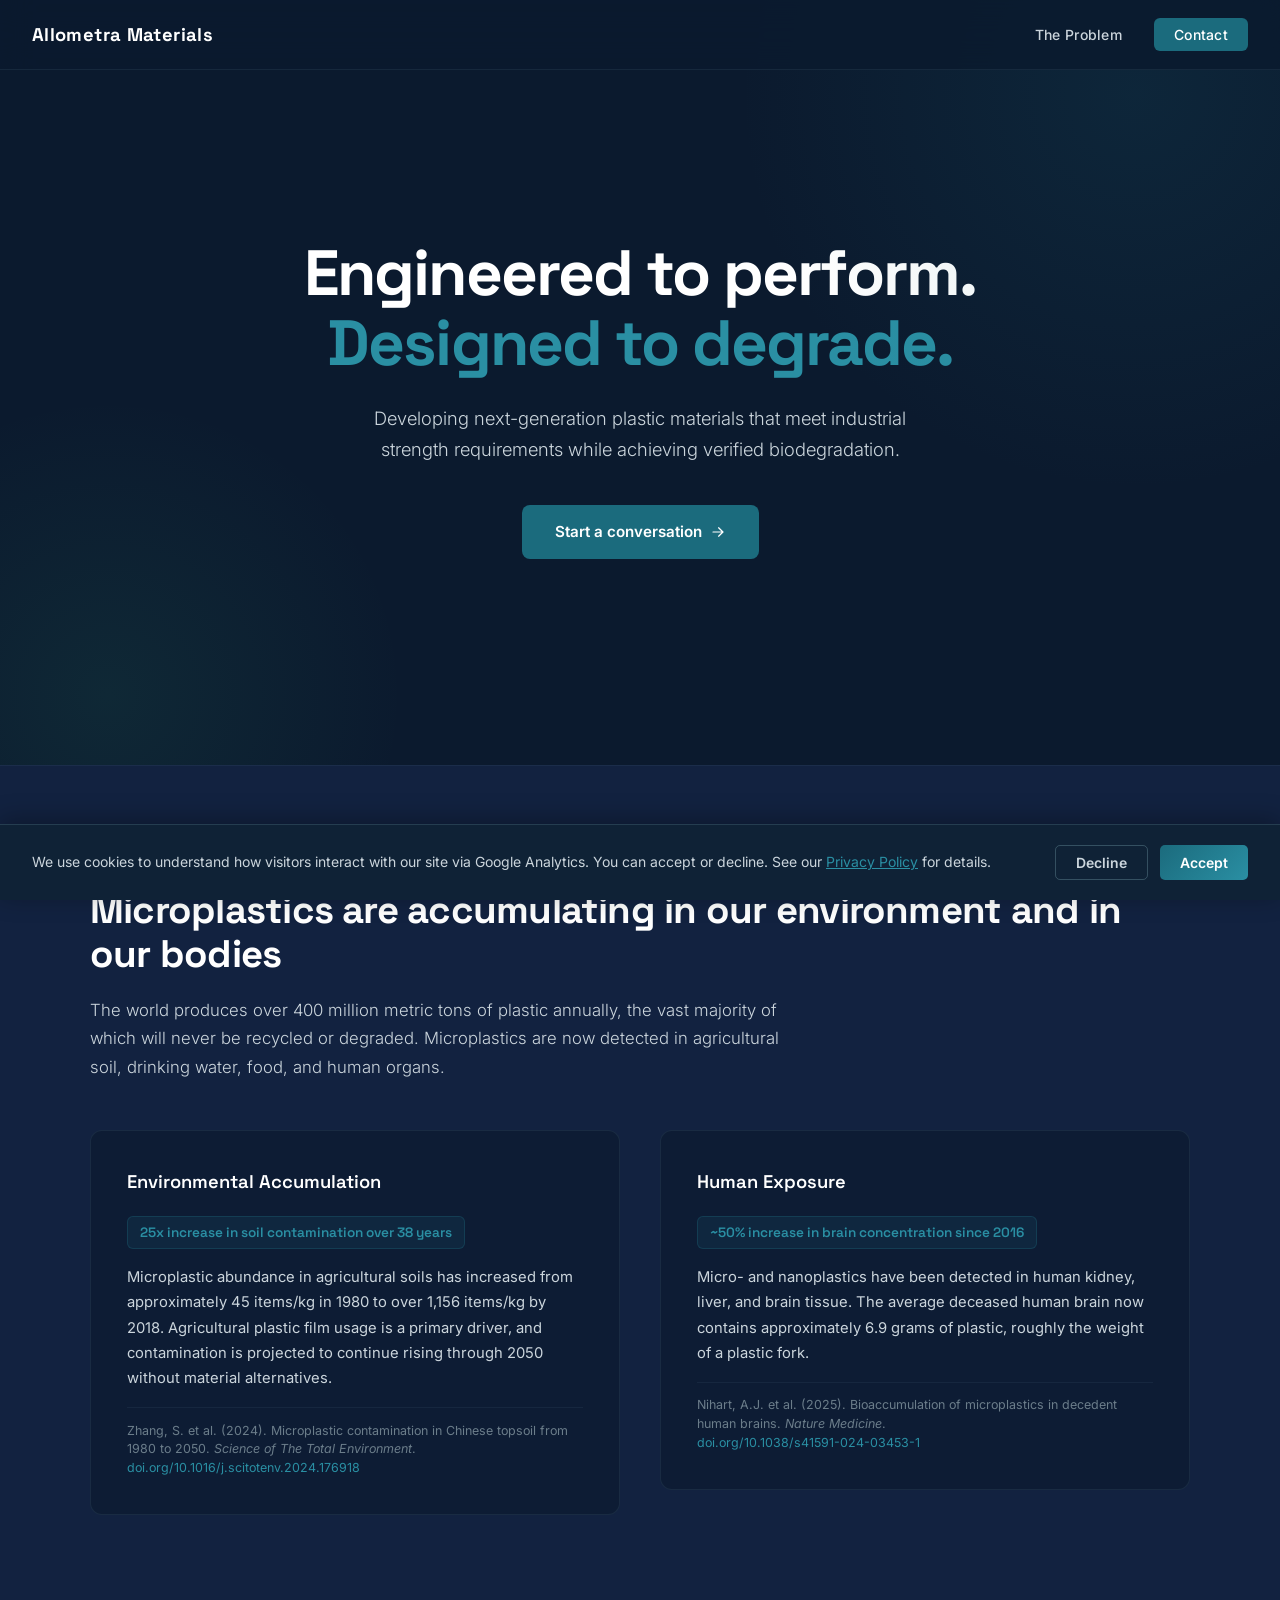
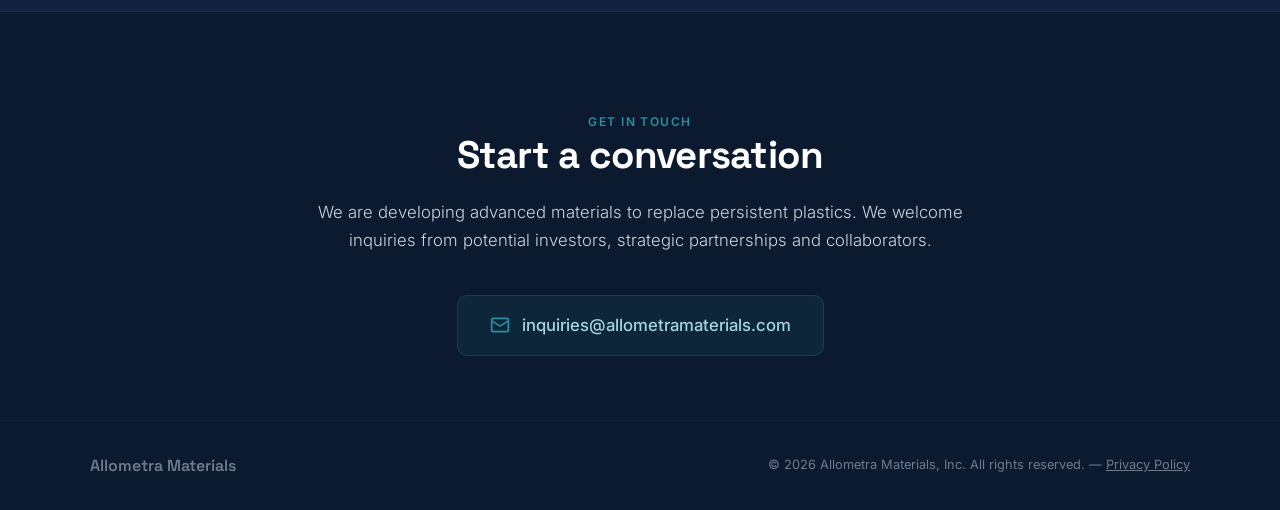
==== index.html @ 9e942b84 "initial launch" ====
<!DOCTYPE html>
<html lang="en">
    
<head>
    <meta charset="UTF-8">
    <meta name="viewport" content="width=device-width, initial-scale=1.0">
    <title>Allometra Materials — Eliminating Microplastic Pollution</title>
    <meta name="description" content="Allometra Materials is building the next generation of performance plastics that excel during use and degrade for the planet.">
    <link rel="preconnect" href="https://fonts.googleapis.com">
    <link rel="preconnect" href="https://fonts.gstatic.com" crossorigin>
    <link href="https://fonts.googleapis.com/css2?family=Inter:wght@300;400;500;600;700&family=Space+Grotesk:wght@400;500;600;700&display=swap" rel="stylesheet">
    <style>
        :root {
            --navy: #0B1A2E;
            --navy-mid: #122240;
            --teal: #1B6B7D;
            --teal-light: #2A8FA3;
            --ice: #A3D5E0;
            --off-white: #F0F4F5;
            --white: #FFFFFF;
            --gray-300: #CBD5DC;
            --gray-500: #6B7D8A;
            --accent-green: #3ECF8E;
        }

        * {
            margin: 0;
            padding: 0;
            box-sizing: border-box;
        }

        html {
            scroll-behavior: smooth;
        }

        body {
            font-family: 'Inter', -apple-system, BlinkMacSystemFont, sans-serif;
            background: var(--navy);
            color: var(--off-white);
            line-height: 1.6;
            overflow-x: hidden;
        }

        /* NAV */
        nav {
            position: fixed;
            top: 0;
            left: 0;
            right: 0;
            z-index: 100;
            padding: 1.25rem 2rem;
            display: flex;
            justify-content: space-between;
            align-items: center;
            background: rgba(11, 26, 46, 0.85);
            backdrop-filter: blur(16px);
            -webkit-backdrop-filter: blur(16px);
            border-bottom: 1px solid rgba(163, 213, 224, 0.08);
        }

        .nav-logo {
            font-family: 'Space Grotesk', sans-serif;
            font-weight: 700;
            font-size: 1.15rem;
            color: var(--white);
            letter-spacing: 0.02em;
        }

        .nav-links {
            display: flex;
            gap: 2rem;
            list-style: none;
            align-items: center;
        }

        .nav-links a {
            color: var(--gray-300);
            text-decoration: none;
            font-size: 0.875rem;
            font-weight: 500;
            letter-spacing: 0.02em;
            transition: color 0.2s;
        }

        .nav-links a:hover {
            color: var(--white);
        }

        .nav-contact-btn {
            background: var(--teal);
            color: var(--white) !important;
            padding: 0.5rem 1.25rem;
            border-radius: 6px;
            font-size: 0.875rem;
            font-weight: 600;
            transition: background 0.2s;
        }

        .nav-contact-btn:hover {
            background: var(--teal-light);
        }

        /* HAMBURGER */
        .hamburger {
            display: none;
            flex-direction: column;
            cursor: pointer;
            gap: 5px;
        }
        .hamburger span {
            width: 24px;
            height: 2px;
            background: var(--white);
            border-radius: 2px;
            transition: 0.3s;
        }

        /* HERO */
        .hero {
            min-height: 85vh;
            display: flex;
            flex-direction: column;
            justify-content: center;
            align-items: center;
            text-align: center;
            padding: 8rem 2rem 6rem;
            position: relative;
            overflow: hidden;
        }

        .hero::before {
            content: '';
            position: absolute;
            top: -40%;
            right: -20%;
            width: 800px;
            height: 800px;
            background: radial-gradient(circle, rgba(27, 107, 125, 0.15) 0%, transparent 70%);
            border-radius: 50%;
            pointer-events: none;
        }

        .hero::after {
            content: '';
            position: absolute;
            bottom: -30%;
            left: -15%;
            width: 600px;
            height: 600px;
            background: radial-gradient(circle, rgba(62, 207, 142, 0.08) 0%, transparent 70%);
            border-radius: 50%;
            pointer-events: none;
        }

        .hero-tag {
            display: inline-flex;
            align-items: center;
            gap: 0.5rem;
            background: rgba(27, 107, 125, 0.2);
            border: 1px solid rgba(42, 143, 163, 0.3);
            padding: 0.4rem 1rem;
            border-radius: 100px;
            font-size: 0.8rem;
            font-weight: 500;
            color: var(--ice);
            letter-spacing: 0.05em;
            text-transform: uppercase;
            margin-bottom: 2rem;
        }

        .hero-tag .dot {
            width: 6px;
            height: 6px;
            background: var(--accent-green);
            border-radius: 50%;
            animation: pulse 2s ease-in-out infinite;
        }

        @keyframes pulse {
            0%, 100% { opacity: 1; }
            50% { opacity: 0.4; }
        }

        .hero h1 {
            font-family: 'Space Grotesk', sans-serif;
            font-size: clamp(2.5rem, 5vw, 4rem);
            font-weight: 700;
            line-height: 1.1;
            letter-spacing: -0.03em;
            max-width: 860px;
            margin-bottom: 1.5rem;
            color: var(--white);
        }

        .hero h1 em {
            font-style: normal;
            color: var(--teal-light);
        }

        .hero-sub {
            font-size: 1.15rem;
            color: var(--gray-300);
            max-width: 600px;
            line-height: 1.7;
            margin-bottom: 2.5rem;
            font-weight: 300;
        }

        .hero-cta {
            display: inline-flex;
            align-items: center;
            gap: 0.5rem;
            background: var(--teal);
            color: var(--white);
            padding: 0.85rem 2rem;
            border-radius: 8px;
            text-decoration: none;
            font-weight: 600;
            font-size: 0.95rem;
            transition: all 0.2s;
            border: 1px solid transparent;
        }

        .hero-cta:hover {
            background: var(--teal-light);
            transform: translateY(-1px);
        }

        .hero-cta svg {
            width: 16px;
            height: 16px;
            transition: transform 0.2s;
        }

        .hero-cta:hover svg {
            transform: translateX(3px);
        }

        /* SECTION SHARED */
        section {
            padding: 6rem 2rem;
        }

        .container {
            max-width: 1100px;
            margin: 0 auto;
        }

        .section-label {
            font-size: 0.75rem;
            font-weight: 600;
            letter-spacing: 0.12em;
            text-transform: uppercase;
            color: var(--teal-light);
            margin-bottom: 1rem;
        }

        .section-title {
            font-family: 'Space Grotesk', sans-serif;
            font-size: clamp(1.75rem, 3vw, 2.5rem);
            font-weight: 700;
            color: var(--white);
            letter-spacing: -0.02em;
            margin-bottom: 1.25rem;
            line-height: 1.15;
        }

        .section-desc {
            color: var(--gray-300);
            font-size: 1.05rem;
            max-width: 700px;
            line-height: 1.7;
            font-weight: 300;
        }

        /* PROBLEM */
        .problem {
            background: var(--navy-mid);
            border-top: 1px solid rgba(163, 213, 224, 0.06);
            border-bottom: 1px solid rgba(163, 213, 224, 0.06);
        }

        .problem-grid {
            display: grid;
            grid-template-columns: 1fr 1fr;
            gap: 2.5rem;
            margin-top: 3rem;
            align-items: start;
        }

        .problem-card {
            padding: 2.25rem;
            background: rgba(11, 26, 46, 0.6);
            border: 1px solid rgba(163, 213, 224, 0.08);
            border-radius: 12px;
            transition: border-color 0.3s;
        }

        .problem-card:hover {
            border-color: rgba(42, 143, 163, 0.3);
        }

        .problem-card h3 {
            font-family: 'Space Grotesk', sans-serif;
            font-size: 1.15rem;
            font-weight: 600;
            color: var(--white);
            margin-bottom: 0.75rem;
        }

        .problem-card p {
            font-size: 0.925rem;
            color: var(--gray-300);
            line-height: 1.7;
        }

        .problem-card .reference {
            margin-top: 1rem;
            padding-top: 0.85rem;
            border-top: 1px solid rgba(163, 213, 224, 0.06);
            font-size: 0.78rem;
            color: var(--gray-500);
            line-height: 1.5;
        }

        .problem-card .reference a {
            color: var(--teal-light);
            text-decoration: none;
            transition: color 0.2s;
        }

        .problem-card .reference a:hover {
            color: var(--ice);
            text-decoration: underline;
        }

        .problem-card .stat-highlight {
            display: inline-block;
            background: rgba(27, 107, 125, 0.15);
            border: 1px solid rgba(42, 143, 163, 0.2);
            padding: 0.3rem 0.75rem;
            border-radius: 6px;
            font-family: 'Space Grotesk', sans-serif;
            font-weight: 600;
            color: var(--teal-light);
            font-size: 0.85rem;
            margin-top: 0.5rem;
            margin-bottom: 1rem;
        }

        /* CONTACT */
        .contact {
            text-align: center;
            padding: 6rem 2rem 4rem;
        }

        .contact .section-desc {
            margin: 0 auto 2.5rem;
        }

        .contact-email {
            display: inline-flex;
            align-items: center;
            gap: 0.75rem;
            background: rgba(27, 107, 125, 0.15);
            border: 1px solid rgba(42, 143, 163, 0.25);
            padding: 1rem 2rem;
            border-radius: 10px;
            text-decoration: none;
            color: var(--ice);
            font-size: 1.05rem;
            font-weight: 500;
            transition: all 0.2s;
        }

        .contact-email:hover {
            background: rgba(27, 107, 125, 0.25);
            border-color: var(--teal-light);
            color: var(--white);
        }

        .contact-email svg {
            width: 20px;
            height: 20px;
            color: var(--teal-light);
        }

        /* FOOTER */
        footer {
            border-top: 1px solid rgba(163, 213, 224, 0.06);
            padding: 2rem;
            text-align: center;
        }

        .footer-inner {
            max-width: 1100px;
            margin: 0 auto;
            display: flex;
            justify-content: space-between;
            align-items: center;
        }

        .footer-logo {
            font-family: 'Space Grotesk', sans-serif;
            font-weight: 600;
            font-size: 1rem;
            color: var(--gray-500);
        }

        .footer-copy {
            font-size: 0.8rem;
            color: var(--gray-500);
        }

        /* MOBILE */
        @media (max-width: 768px) {
            .hamburger {
                display: flex;
            }

            .nav-links {
                display: none;
                position: absolute;
                top: 100%;
                left: 0;
                right: 0;
                flex-direction: column;
                background: var(--navy);
                padding: 1.5rem 2rem;
                border-bottom: 1px solid rgba(163, 213, 224, 0.08);
                gap: 1rem;
            }

            .nav-links.active {
                display: flex;
            }

            .hero {
                padding: 7rem 1.5rem 4rem;
            }

            .problem-grid {
                grid-template-columns: 1fr;
            }

            .footer-inner {
                flex-direction: column;
                gap: 0.75rem;
            }
        }
    </style>

    <!-- Google Consent Mode v2 (GDPR compliant) -->
    <script>
        window.dataLayer = window.dataLayer || [];
        function gtag(){dataLayer.push(arguments);}

        // Default: deny all consent (required for EEA/GDPR compliance)
        gtag('consent', 'default', {
            'ad_storage':              'denied',
            'ad_user_data':            'denied',
            'ad_personalization':      'denied',
            'analytics_storage':       'denied',
            'wait_for_update':         500
        });
    </script>

    <!-- Google tag (gtag.js) -->
    <script async src="https://www.googletagmanager.com/gtag/js?id=G-E58NT3LMFN"></script>
    <script>
        gtag('js', new Date());
        gtag('config', 'G-E58NT3LMFN');
    </script>
</head>
<body>

<!-- NAV -->
<nav>
    <div class="nav-logo">Allometra Materials</div>
    <div class="hamburger" onclick="document.querySelector('.nav-links').classList.toggle('active')">
        <span></span><span></span><span></span>
    </div>
    <ul class="nav-links">
        <li><a href="#problem">The Problem</a></li>
        <li><a href="#contact" class="nav-contact-btn">Contact</a></li>
    </ul>
</nav>

<!-- HERO -->
<section class="hero">
    <h1>Engineered to perform. <em>Designed to degrade.</em></h1>
    <p class="hero-sub">Developing next-generation plastic materials that meet industrial strength requirements while achieving verified biodegradation.</p>
    <a href="#contact" class="hero-cta">
        Start a conversation
        <svg xmlns="http://www.w3.org/2000/svg" viewBox="0 0 20 20" fill="currentColor"><path fill-rule="evenodd" d="M3 10a.75.75 0 01.75-.75h10.638L10.23 5.29a.75.75 0 111.04-1.08l5.5 5.25a.75.75 0 010 1.08l-5.5 5.25a.75.75 0 11-1.04-1.08l4.158-3.96H3.75A.75.75 0 013 10z" clip-rule="evenodd"/></svg>
    </a>
</section>

<!-- PROBLEM -->
<section class="problem" id="problem">
    <div class="container">
        <span class="section-label">The Problem</span>
        <h2 class="section-title">Microplastics are accumulating in our environment and in our bodies</h2>
        <p class="section-desc">The world produces over 400 million metric tons of plastic annually, the vast majority of which will never be recycled or degraded. Microplastics are now detected in agricultural soil, drinking water, food, and human organs.</p>

        <div class="problem-grid">
            <div class="problem-card">
                <h3>Environmental Accumulation</h3>
                <span class="stat-highlight">25x increase in soil contamination over 38 years</span>
                <p>Microplastic abundance in agricultural soils has increased from approximately 45 items/kg in 1980 to over 1,156 items/kg by 2018. Agricultural plastic film usage is a primary driver, and contamination is projected to continue rising through 2050 without material alternatives.</p>
                <div class="reference">
                    Zhang, S. et al. (2024). Microplastic contamination in Chinese topsoil from 1980 to 2050. <em>Science of The Total Environment</em>.<br>
                    <a href="https://doi.org/10.1016/j.scitotenv.2024.176918" target="_blank" rel="noopener">doi.org/10.1016/j.scitotenv.2024.176918</a>
                </div>
            </div>
            <div class="problem-card">
                <h3>Human Exposure</h3>
                <span class="stat-highlight">~50% increase in brain concentration since 2016</span>
                <p>Micro- and nanoplastics have been detected in human kidney, liver, and brain tissue. The average deceased human brain now contains approximately 6.9 grams of plastic, roughly the weight of a plastic fork.</p>
                <div class="reference">
                    Nihart, A.J. et al. (2025). Bioaccumulation of microplastics in decedent human brains. <em>Nature Medicine</em>.<br>
                    <a href="https://doi.org/10.1038/s41591-024-03453-1" target="_blank" rel="noopener">doi.org/10.1038/s41591-024-03453-1</a>
                </div>
            </div>
        </div>
    </div>
</section>

<!-- CONTACT -->
<section class="contact" id="contact">
    <div class="container">
        <span class="section-label">Get in Touch</span>
        <h2 class="section-title">Start a conversation</h2>
        <p class="section-desc">We are developing advanced materials to replace persistent plastics. We welcome inquiries from potential investors, strategic partnerships and collaborators.</p>
        <a href="mailto:inquiries@allometramaterials.com" class="contact-email">
            <svg xmlns="http://www.w3.org/2000/svg" viewBox="0 0 24 24" fill="none" stroke="currentColor" stroke-width="2" stroke-linecap="round" stroke-linejoin="round"><rect width="20" height="16" x="2" y="4" rx="2"/><path d="m22 7-8.97 5.7a1.94 1.94 0 01-2.06 0L2 7"/></svg>
            inquiries@allometramaterials.com
        </a>
    </div>
</section>

<!-- COOKIE CONSENT BANNER -->
<style>
    #cookie-banner {
        display: none;
        position: fixed;
        bottom: 0;
        left: 0;
        right: 0;
        z-index: 9999;
        background: #0f2236;
        border-top: 1px solid rgba(163, 213, 224, 0.15);
        padding: 1.25rem 2rem;
        display: flex;
        align-items: center;
        justify-content: space-between;
        gap: 1.5rem;
        flex-wrap: wrap;
        font-family: 'Inter', sans-serif;
        font-size: 0.875rem;
        color: #CBD5DC;
        box-shadow: 0 -4px 24px rgba(0,0,0,0.3);
    }
    #cookie-banner.hidden { display: none !important; }
    #cookie-banner p { margin: 0; flex: 1; min-width: 200px; }
    #cookie-banner a { color: #2A8FA3; text-decoration: underline; }
    .cookie-btns { display: flex; gap: 0.75rem; flex-shrink: 0; }
    .cookie-btn {
        padding: 0.5rem 1.25rem;
        border-radius: 5px;
        border: none;
        cursor: pointer;
        font-size: 0.875rem;
        font-weight: 600;
        font-family: 'Inter', sans-serif;
        transition: opacity 0.2s;
    }
    .cookie-btn:hover { opacity: 0.85; }
    .cookie-accept { background: linear-gradient(135deg, #1B6B7D, #2A8FA3); color: #fff; }
    .cookie-decline { background: transparent; color: #CBD5DC; border: 1px solid rgba(163,213,224,0.25); }
</style>

<div id="cookie-banner" role="dialog" aria-label="Cookie consent">
    <p>
        We use cookies to understand how visitors interact with our site via Google Analytics.
        You can accept or decline. See our
        <a href="/privacy.html">Privacy Policy</a> for details.
    </p>
    <div class="cookie-btns">
        <button class="cookie-btn cookie-decline" onclick="cookieConsent(false)">Decline</button>
        <button class="cookie-btn cookie-accept" onclick="cookieConsent(true)">Accept</button>
    </div>
</div>

<script>
    (function() {
        var consent = localStorage.getItem('cookie_consent');
        if (consent === null) {
            document.getElementById('cookie-banner').style.display = 'flex';
        } else if (consent === 'true') {
            grantConsent();
        }
    })();

    function cookieConsent(accepted) {
        localStorage.setItem('cookie_consent', accepted);
        document.getElementById('cookie-banner').classList.add('hidden');
        if (accepted) grantConsent();
    }

    function grantConsent() {
        gtag('consent', 'update', {
            'analytics_storage': 'granted'
        });
    }
</script>

<!-- FOOTER -->
<footer>
    <div class="footer-inner">
        <div class="footer-logo">Allometra Materials</div>
        <div class="footer-copy">&copy; 2026 Allometra Materials, Inc. All rights reserved. &mdash; <a href="/privacy.html" style="color: var(--gray-500);">Privacy Policy</a></div>
    </div>
</footer>

</body>
</html>
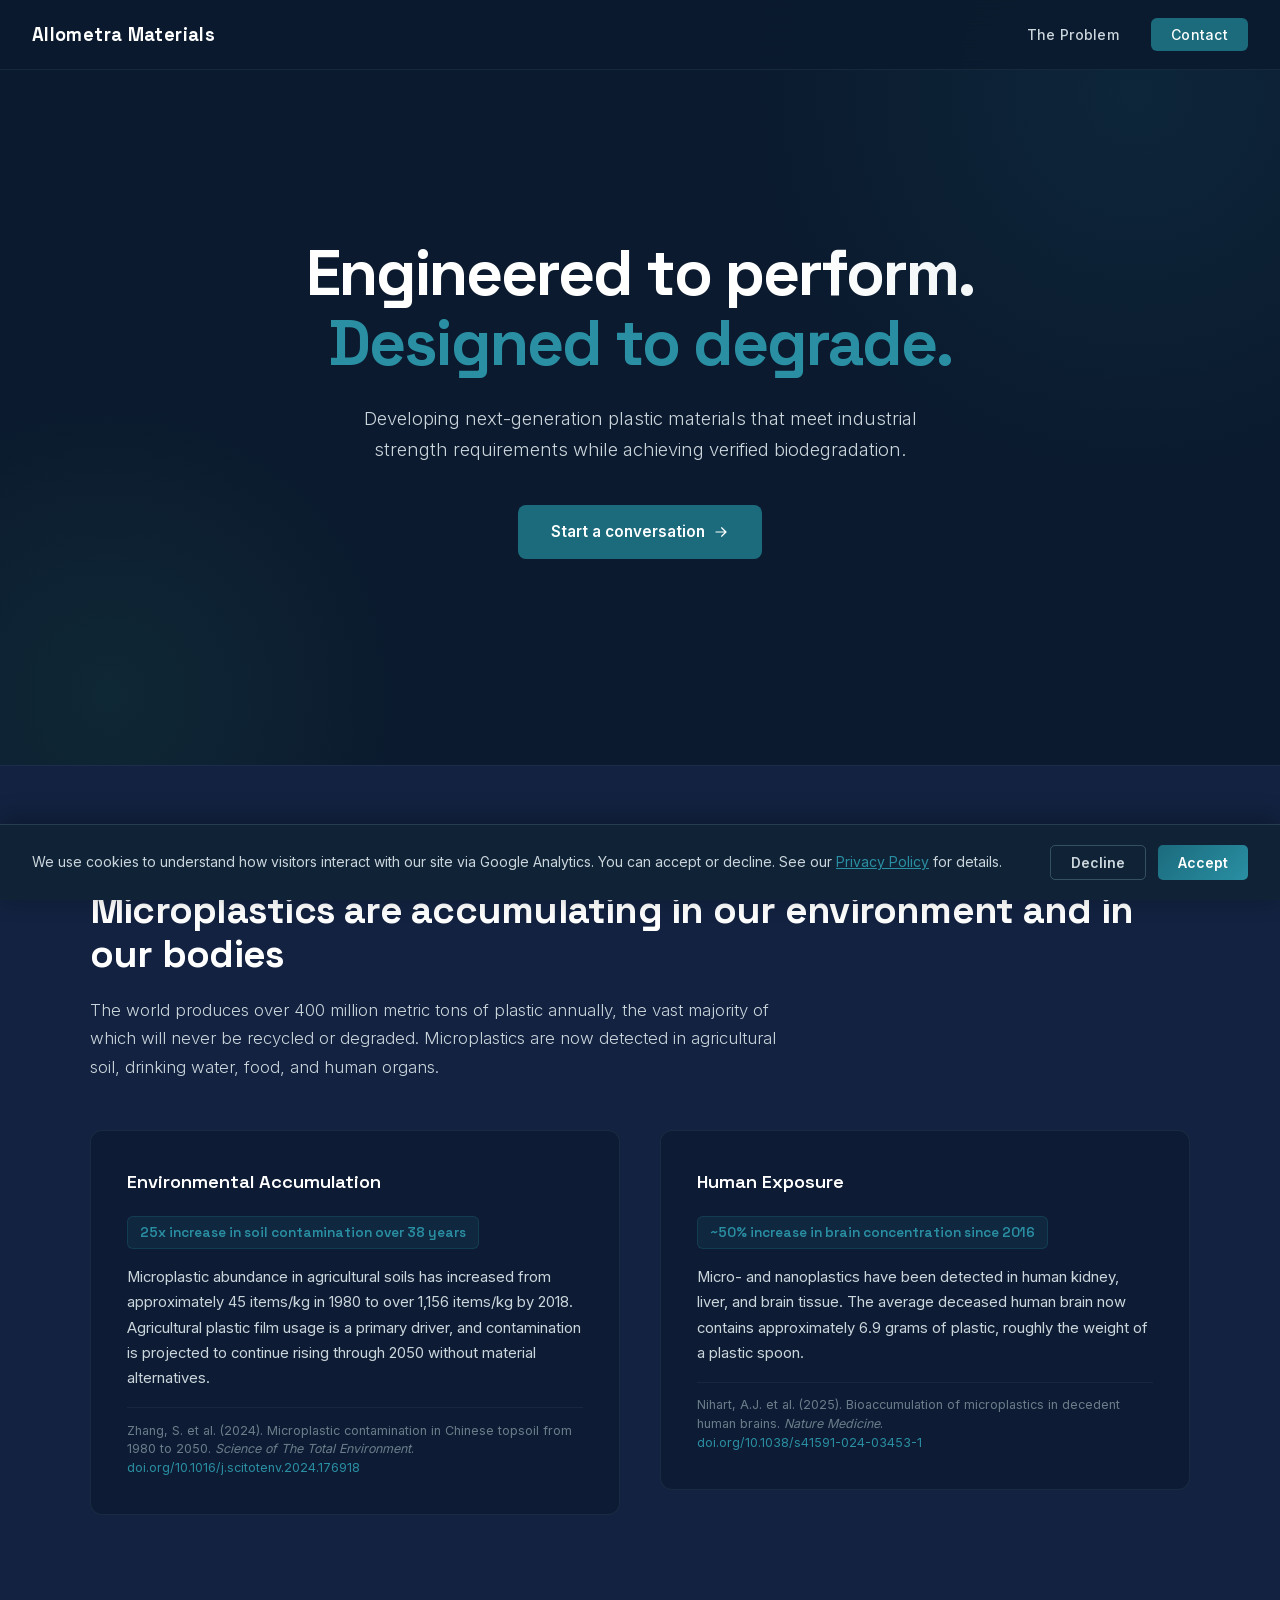
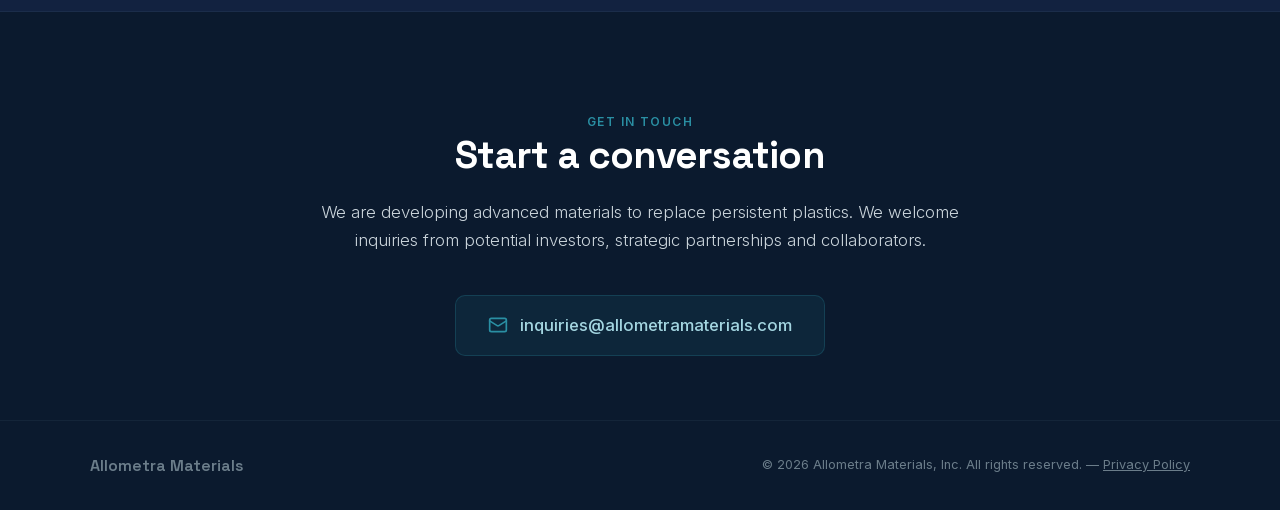
==== commit ca982fad: "Security and polish fixes for launch site - Fix cookie banner reappearing on every visit (duplicate " ====
--- a/index.html
+++ b/index.html
@@ -6,9 +6,27 @@
     <meta name="viewport" content="width=device-width, initial-scale=1.0">
     <title>Allometra Materials — Eliminating Microplastic Pollution</title>
     <meta name="description" content="Allometra Materials is building the next generation of performance plastics that excel during use and degrade for the planet.">
-    <link rel="preconnect" href="https://fonts.googleapis.com">
-    <link rel="preconnect" href="https://fonts.gstatic.com" crossorigin>
-    <link href="https://fonts.googleapis.com/css2?family=Inter:wght@300;400;500;600;700&family=Space+Grotesk:wght@400;500;600;700&display=swap" rel="stylesheet">
+    <link rel="stylesheet" href="/fonts/fonts.css">
+    <meta http-equiv="Content-Security-Policy" content="default-src 'self'; script-src 'self' 'unsafe-inline' https://www.googletagmanager.com; style-src 'self' 'unsafe-inline'; font-src 'self'; img-src 'self' data: https://*.google-analytics.com https://*.googletagmanager.com; connect-src 'self' https://*.google-analytics.com https://*.analytics.google.com https://*.googletagmanager.com; object-src 'none'; base-uri 'self'; form-action 'self'; upgrade-insecure-requests">
+    <meta name="referrer" content="strict-origin-when-cross-origin">
+    <link rel="canonical" href="https://allometramaterials.com/">
+    <link rel="icon" href="/favicon.ico" sizes="48x48">
+    <link rel="icon" type="image/png" sizes="32x32" href="/favicon-32x32.png">
+    <link rel="icon" type="image/png" sizes="16x16" href="/favicon-16x16.png">
+    <link rel="apple-touch-icon" href="/apple-touch-icon.png">
+    <!-- Open Graph / social preview -->
+    <meta property="og:type" content="website">
+    <meta property="og:site_name" content="Allometra Materials">
+    <meta property="og:title" content="Allometra Materials — Eliminating Microplastic Pollution">
+    <meta property="og:description" content="Next-generation performance plastics that excel during use and degrade for the planet.">
+    <meta property="og:url" content="https://allometramaterials.com/">
+    <meta property="og:image" content="https://allometramaterials.com/og-image.png">
+    <meta property="og:image:width" content="1200">
+    <meta property="og:image:height" content="630">
+    <meta name="twitter:card" content="summary_large_image">
+    <meta name="twitter:title" content="Allometra Materials — Eliminating Microplastic Pollution">
+    <meta name="twitter:description" content="Next-generation performance plastics that excel during use and degrade for the planet.">
+    <meta name="twitter:image" content="https://allometramaterials.com/og-image.png">
     <style>
         :root {
             --navy: #0B1A2E;
@@ -516,7 +534,7 @@
             <div class="problem-card">
                 <h3>Human Exposure</h3>
                 <span class="stat-highlight">~50% increase in brain concentration since 2016</span>
-                <p>Micro- and nanoplastics have been detected in human kidney, liver, and brain tissue. The average deceased human brain now contains approximately 6.9 grams of plastic, roughly the weight of a plastic fork.</p>
+                <p>Micro- and nanoplastics have been detected in human kidney, liver, and brain tissue. The average deceased human brain now contains approximately 6.9 grams of plastic, roughly the weight of a plastic spoon.</p>
                 <div class="reference">
                     Nihart, A.J. et al. (2025). Bioaccumulation of microplastics in decedent human brains. <em>Nature Medicine</em>.<br>
                     <a href="https://doi.org/10.1038/s41591-024-03453-1" target="_blank" rel="noopener">doi.org/10.1038/s41591-024-03453-1</a>
@@ -551,7 +569,6 @@
         background: #0f2236;
         border-top: 1px solid rgba(163, 213, 224, 0.15);
         padding: 1.25rem 2rem;
-        display: flex;
         align-items: center;
         justify-content: space-between;
         gap: 1.5rem;
--- a/fonts/fonts.css
+++ b/fonts/fonts.css
@@ -0,0 +1,72 @@
+@font-face {
+  font-family: 'Inter';
+  font-style: normal;
+  font-weight: 300;
+  font-display: swap;
+  src: url('/fonts/inter-300.woff2') format('woff2');
+  unicode-range: U+0000-00FF, U+0131, U+0152-0153, U+02BB-02BC, U+02C6, U+02DA, U+02DC, U+0304, U+0308, U+0329, U+2000-206F, U+20AC, U+2122, U+2191, U+2193, U+2212, U+2215, U+FEFF, U+FFFD;
+}
+@font-face {
+  font-family: 'Inter';
+  font-style: normal;
+  font-weight: 400;
+  font-display: swap;
+  src: url('/fonts/inter-400.woff2') format('woff2');
+  unicode-range: U+0000-00FF, U+0131, U+0152-0153, U+02BB-02BC, U+02C6, U+02DA, U+02DC, U+0304, U+0308, U+0329, U+2000-206F, U+20AC, U+2122, U+2191, U+2193, U+2212, U+2215, U+FEFF, U+FFFD;
+}
+@font-face {
+  font-family: 'Inter';
+  font-style: normal;
+  font-weight: 500;
+  font-display: swap;
+  src: url('/fonts/inter-500.woff2') format('woff2');
+  unicode-range: U+0000-00FF, U+0131, U+0152-0153, U+02BB-02BC, U+02C6, U+02DA, U+02DC, U+0304, U+0308, U+0329, U+2000-206F, U+20AC, U+2122, U+2191, U+2193, U+2212, U+2215, U+FEFF, U+FFFD;
+}
+@font-face {
+  font-family: 'Inter';
+  font-style: normal;
+  font-weight: 600;
+  font-display: swap;
+  src: url('/fonts/inter-600.woff2') format('woff2');
+  unicode-range: U+0000-00FF, U+0131, U+0152-0153, U+02BB-02BC, U+02C6, U+02DA, U+02DC, U+0304, U+0308, U+0329, U+2000-206F, U+20AC, U+2122, U+2191, U+2193, U+2212, U+2215, U+FEFF, U+FFFD;
+}
+@font-face {
+  font-family: 'Inter';
+  font-style: normal;
+  font-weight: 700;
+  font-display: swap;
+  src: url('/fonts/inter-700.woff2') format('woff2');
+  unicode-range: U+0000-00FF, U+0131, U+0152-0153, U+02BB-02BC, U+02C6, U+02DA, U+02DC, U+0304, U+0308, U+0329, U+2000-206F, U+20AC, U+2122, U+2191, U+2193, U+2212, U+2215, U+FEFF, U+FFFD;
+}
+@font-face {
+  font-family: 'Space Grotesk';
+  font-style: normal;
+  font-weight: 400;
+  font-display: swap;
+  src: url('/fonts/space-grotesk-400.woff2') format('woff2');
+  unicode-range: U+0000-00FF, U+0131, U+0152-0153, U+02BB-02BC, U+02C6, U+02DA, U+02DC, U+0304, U+0308, U+0329, U+2000-206F, U+20AC, U+2122, U+2191, U+2193, U+2212, U+2215, U+FEFF, U+FFFD;
+}
+@font-face {
+  font-family: 'Space Grotesk';
+  font-style: normal;
+  font-weight: 500;
+  font-display: swap;
+  src: url('/fonts/space-grotesk-500.woff2') format('woff2');
+  unicode-range: U+0000-00FF, U+0131, U+0152-0153, U+02BB-02BC, U+02C6, U+02DA, U+02DC, U+0304, U+0308, U+0329, U+2000-206F, U+20AC, U+2122, U+2191, U+2193, U+2212, U+2215, U+FEFF, U+FFFD;
+}
+@font-face {
+  font-family: 'Space Grotesk';
+  font-style: normal;
+  font-weight: 600;
+  font-display: swap;
+  src: url('/fonts/space-grotesk-600.woff2') format('woff2');
+  unicode-range: U+0000-00FF, U+0131, U+0152-0153, U+02BB-02BC, U+02C6, U+02DA, U+02DC, U+0304, U+0308, U+0329, U+2000-206F, U+20AC, U+2122, U+2191, U+2193, U+2212, U+2215, U+FEFF, U+FFFD;
+}
+@font-face {
+  font-family: 'Space Grotesk';
+  font-style: normal;
+  font-weight: 700;
+  font-display: swap;
+  src: url('/fonts/space-grotesk-700.woff2') format('woff2');
+  unicode-range: U+0000-00FF, U+0131, U+0152-0153, U+02BB-02BC, U+02C6, U+02DA, U+02DC, U+0304, U+0308, U+0329, U+2000-206F, U+20AC, U+2122, U+2191, U+2193, U+2212, U+2215, U+FEFF, U+FFFD;
+}
